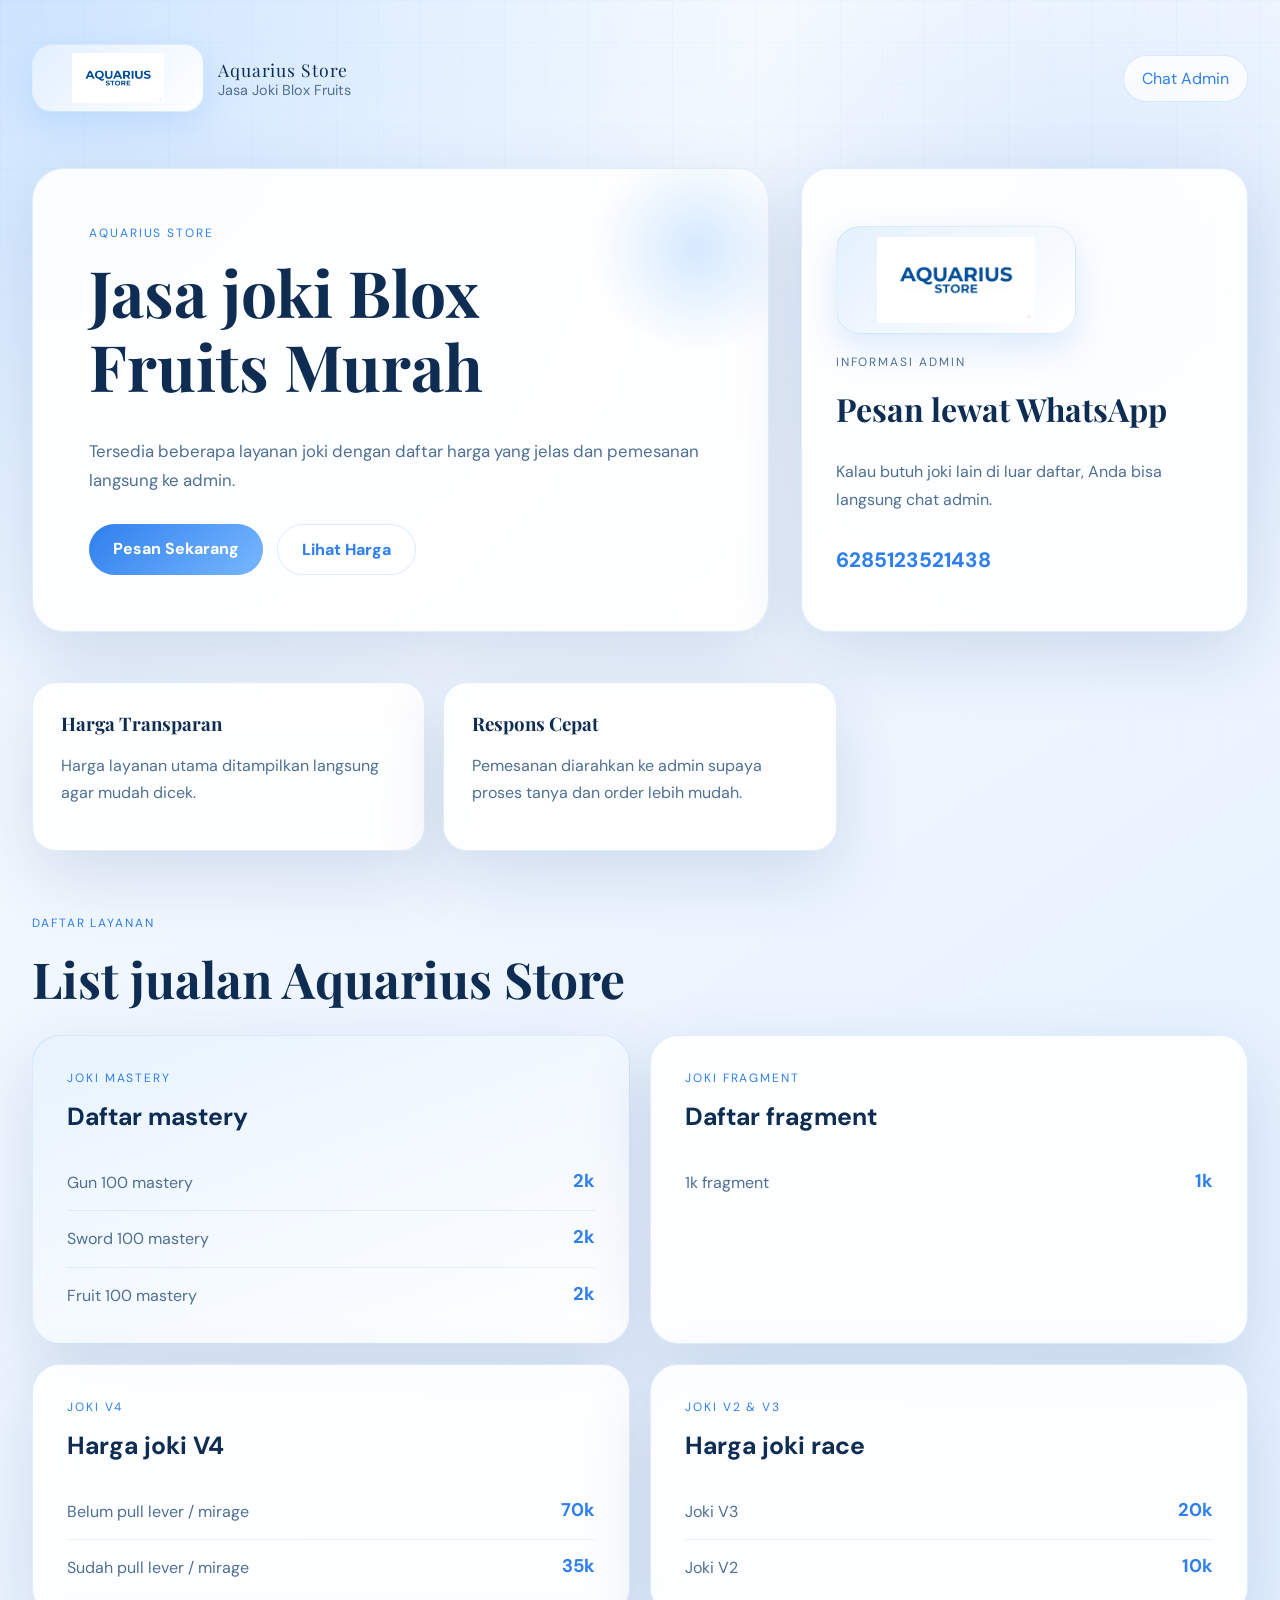
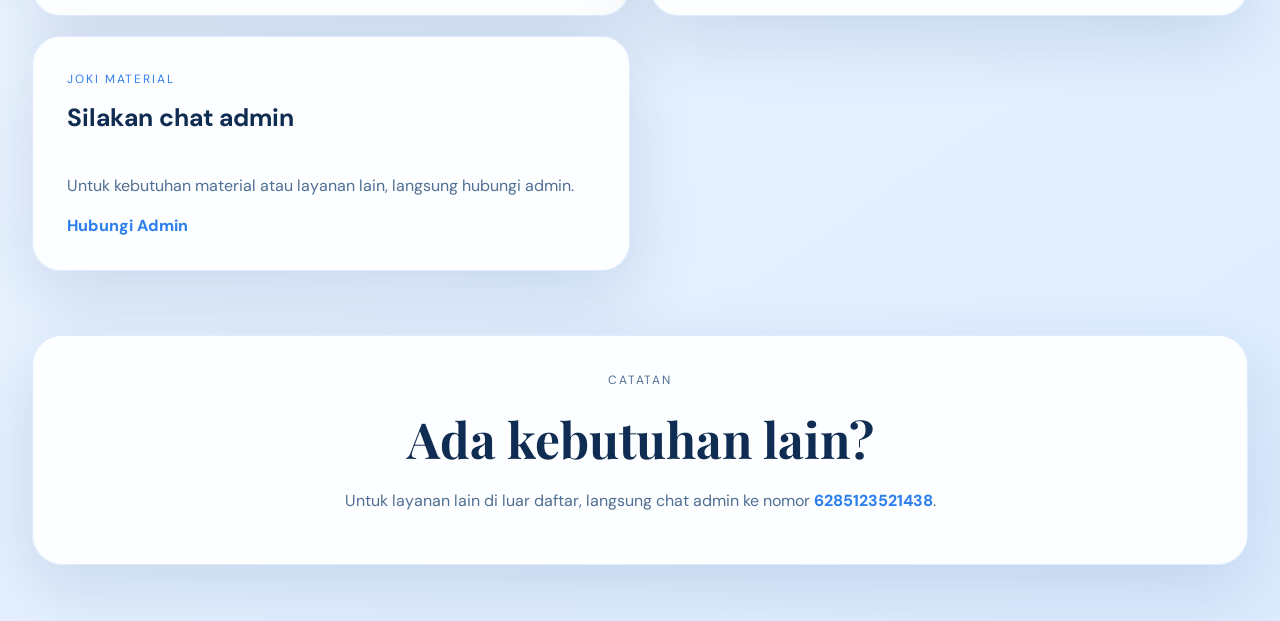
==== index.html @ 1454ad9f "Add files via upload" ====
<!DOCTYPE html>
<html lang="id">
<head>
  <meta charset="UTF-8">
  <meta name="viewport" content="width=device-width, initial-scale=1.0">
  <title>Aquarius Store</title>
  <meta name="description" content="Aquarius Store menyediakan jasa joki Blox Fruits dengan tampilan biru mewah dan pemesanan cepat via admin.">
  <link rel="preconnect" href="https://fonts.googleapis.com">
  <link rel="preconnect" href="https://fonts.gstatic.com" crossorigin>
  <link href="https://fonts.googleapis.com/css2?family=DM+Sans:wght@400;500;700;800&family=Playfair+Display:wght@600;700;800&display=swap" rel="stylesheet">
  <link rel="stylesheet" href="style.css">
</head>
<body>
  <div class="page-shell">
    <header class="hero">
      <nav class="topbar">
        <div class="brand">
          <img class="brand-logo" src="aquarius.png" alt="Logo Aquarius Store">
          <div>
            <p class="brand-name">Aquarius Store</p>
            <p class="brand-tag">Jasa Joki Blox Fruits</p>
          </div>
        </div>
        <a class="topbar-link" href="https://wa.me/6285123521438" target="_blank" rel="noreferrer">Chat Admin</a>
      </nav>

      <section class="hero-content">
        <div class="hero-copy">
          <p class="eyebrow">Aquarius Store</p>
          <h1>Jasa joki Blox Fruits Murah</h1>
          <p class="hero-text">
            Tersedia beberapa layanan joki dengan daftar harga yang jelas dan pemesanan langsung ke admin.
          </p>
          <div class="hero-actions">
            <a class="btn btn-primary" href="https://wa.me/6285123521438" target="_blank" rel="noreferrer">Pesan Sekarang</a>
            <a class="btn btn-secondary" href="#pricing">Lihat Harga</a>
          </div>
        </div>

        <aside class="hero-card">
          <img class="hero-logo" src="aquarius.png" alt="Logo Aquarius Store">
          <p class="hero-card-label">Informasi Admin</p>
          <h2>Pesan lewat WhatsApp</h2>
          <p>Kalau butuh joki lain di luar daftar, Anda bisa langsung chat admin.</p>
          <a class="hero-contact" href="https://wa.me/6285123521438" target="_blank" rel="noreferrer">
            6285123521438
          </a>
        </aside>
      </section>
    </header>

    <main>
      <section class="highlights">
        <article class="highlight-card">
          <h3>Harga Transparan</h3>
          <p>Harga layanan utama ditampilkan langsung agar mudah dicek.</p>
        </article>
        <article class="highlight-card">
          <h3>Respons Cepat</h3>
          <p>Pemesanan diarahkan ke admin supaya proses tanya dan order lebih mudah.</p>
        </article>
      </section>

      <section class="pricing-section" id="pricing">
        <div class="section-heading">
          <p class="eyebrow">Daftar Layanan</p>
          <h2>List jualan Aquarius Store</h2>
        </div>

        <div class="pricing-grid">
          <article class="price-card featured">
            <div class="card-head">
              <p class="card-kicker">Joki Mastery</p>
              <h3>Daftar mastery</h3>
            </div>
            <ul>
              <li><span>Gun 100 mastery</span><strong>2k</strong></li>
              <li><span>Sword 100 mastery</span><strong>2k</strong></li>
              <li><span>Fruit 100 mastery</span><strong>2k</strong></li>
            </ul>
          </article>

          <article class="price-card">
            <div class="card-head">
              <p class="card-kicker">Joki Fragment</p>
              <h3>Daftar fragment</h3>
            </div>
            <ul>
              <li><span>1k fragment</span><strong>1k</strong></li>
            </ul>
          </article>

          <article class="price-card">
            <div class="card-head">
              <p class="card-kicker">Joki V4</p>
              <h3>Harga joki V4</h3>
            </div>
            <ul>
              <li><span>Belum pull lever / mirage</span><strong>70k</strong></li>
              <li><span>Sudah pull lever / mirage</span><strong>35k</strong></li>
            </ul>
          </article>

          <article class="price-card">
            <div class="card-head">
              <p class="card-kicker">Joki V2 & V3</p>
              <h3>Harga joki race</h3>
            </div>
            <ul>
              <li><span>Joki V3</span><strong>20k</strong></li>
              <li><span>Joki V2</span><strong>10k</strong></li>
            </ul>
          </article>

          <article class="price-card material-card">
            <div class="card-head">
              <p class="card-kicker">Joki Material</p>
              <h3>Silakan chat admin</h3>
            </div>
            <p class="material-copy">Untuk kebutuhan material atau layanan lain, langsung hubungi admin.</p>
            <a class="inline-link" href="https://wa.me/6285123521438" target="_blank" rel="noreferrer">Hubungi Admin</a>
          </article>
        </div>
      </section>

      <section class="note-section">
        <div class="note-card">
          <p class="eyebrow">Catatan</p>
          <h2>Ada kebutuhan lain?</h2>
          <p>
            Untuk layanan lain di luar daftar, langsung chat admin ke nomor
            <a href="https://wa.me/6285123521438" target="_blank" rel="noreferrer">6285123521438</a>.
          </p>
        </div>
      </section>
    </main>
  </div>
</body>
</html>
---- style.css ----
:root {
  --bg-dark: #0d3b73;
  --bg-deep: #1f5da8;
  --bg-soft: #eaf4ff;
  --accent: #2f80ed;
  --accent-strong: #78b7ff;
  --white: #ffffff;
  --text-main: #0f2d52;
  --text-soft: #4f6f94;
  --card: rgba(255, 255, 255, 0.9);
  --card-border: rgba(47, 128, 237, 0.14);
  --shadow: 0 24px 70px rgba(18, 65, 122, 0.14);
}

* {
  box-sizing: border-box;
}

html {
  scroll-behavior: smooth;
}

body {
  margin: 0;
  font-family: "DM Sans", sans-serif;
  color: var(--text-main);
  background:
    radial-gradient(circle at top left, rgba(120, 183, 255, 0.35), transparent 30%),
    radial-gradient(circle at 85% 12%, rgba(47, 128, 237, 0.12), transparent 18%),
    linear-gradient(145deg, #f9fcff 0%, #edf5ff 45%, #dcecff 100%);
  min-height: 100vh;
}

body::before {
  content: "";
  position: fixed;
  inset: 0;
  background:
    linear-gradient(rgba(47, 128, 237, 0.05) 1px, transparent 1px),
    linear-gradient(90deg, rgba(47, 128, 237, 0.05) 1px, transparent 1px);
  background-size: 42px 42px;
  mask-image: linear-gradient(to bottom, rgba(0, 0, 0, 0.55), transparent 90%);
  pointer-events: none;
}

.page-shell {
  width: min(1180px, calc(100% - 32px));
  margin: 0 auto;
  padding: 24px 0 56px;
  position: relative;
}

.hero {
  padding: 20px 0 40px;
}

.topbar {
  display: flex;
  justify-content: space-between;
  align-items: center;
  gap: 16px;
  margin-bottom: 56px;
}

.brand {
  display: flex;
  align-items: center;
  gap: 14px;
  flex-wrap: wrap;
}

.brand-logo {
  width: 172px;
  height: 68px;
  border-radius: 20px;
  object-fit: contain;
  padding: 8px 10px;
  background: linear-gradient(135deg, rgba(227, 240, 255, 0.95), rgba(255, 255, 255, 0.98));
  box-shadow: 0 12px 32px rgba(47, 128, 237, 0.14);
  border: 1px solid rgba(47, 128, 237, 0.12);
}

.brand-name,
.brand-tag,
.eyebrow,
.card-kicker,
.hero-card-label {
  margin: 0;
}

.brand-name {
  font-family: "Playfair Display", serif;
  font-size: 1.1rem;
  letter-spacing: 0.05em;
}

.brand-tag {
  color: var(--text-soft);
  font-size: 0.9rem;
}

.topbar-link,
.btn,
.hero-contact,
.inline-link,
.note-card a {
  text-decoration: none;
}

.topbar-link {
  color: var(--accent);
  border: 1px solid rgba(47, 128, 237, 0.16);
  padding: 12px 18px;
  border-radius: 999px;
  background: rgba(255, 255, 255, 0.78);
  backdrop-filter: blur(10px);
}

.hero-content {
  display: grid;
  grid-template-columns: 1.3fr 0.9fr;
  gap: 28px;
  align-items: stretch;
}

.hero-copy,
.hero-card,
.highlight-card,
.price-card,
.note-card {
  background: var(--card);
  border: 1px solid var(--card-border);
  box-shadow: var(--shadow);
  backdrop-filter: blur(16px);
}

.hero-copy {
  padding: 44px;
  border-radius: 32px;
  position: relative;
  overflow: hidden;
  min-height: 420px;
  display: flex;
  flex-direction: column;
  justify-content: center;
}

.hero-copy::after {
  content: "";
  position: absolute;
  width: 220px;
  height: 220px;
  border-radius: 50%;
  background: radial-gradient(circle, rgba(120, 183, 255, 0.3), transparent 68%);
  top: -30px;
  right: -40px;
}

.eyebrow,
.card-kicker,
.hero-card-label {
  text-transform: uppercase;
  letter-spacing: 0.16em;
  color: var(--accent);
  font-size: 0.75rem;
  margin-bottom: 14px;
}

h1,
h2,
h3 {
  margin-top: 0;
}

h1 {
  font-family: "Playfair Display", serif;
  font-size: clamp(2.5rem, 5vw, 4.8rem);
  line-height: 1.15;
  margin-bottom: 18px;
  max-width: 14ch;
}

.hero-text {
  max-width: 62ch;
  color: var(--text-soft);
  font-size: 1.05rem;
  line-height: 1.75;
  margin-bottom: 28px;
}

.hero-actions {
  display: flex;
  flex-wrap: wrap;
  gap: 14px;
}

.btn {
  padding: 14px 24px;
  border-radius: 999px;
  font-weight: 800;
}

.btn-primary {
  color: var(--white);
  background: linear-gradient(135deg, var(--accent), var(--accent-strong));
}

.btn-secondary {
  color: var(--accent);
  border: 1px solid rgba(47, 128, 237, 0.16);
  background: rgba(255, 255, 255, 0.72);
}

.hero-card {
  padding: 32px;
  border-radius: 28px;
  display: flex;
  flex-direction: column;
  justify-content: center;
  min-height: 420px;
}

.hero-logo {
  width: 240px;
  max-width: 100%;
  height: 108px;
  object-fit: contain;
  border-radius: 24px;
  padding: 10px 14px;
  margin-bottom: 18px;
  border: 1px solid rgba(47, 128, 237, 0.12);
  box-shadow: 0 14px 34px rgba(47, 128, 237, 0.16);
  background: linear-gradient(135deg, rgba(227, 240, 255, 0.95), rgba(255, 255, 255, 0.98));
}

.hero-card h2 {
  font-family: "Playfair Display", serif;
  font-size: 2rem;
  margin-bottom: 12px;
}

.hero-card p {
  color: var(--text-soft);
  line-height: 1.75;
}

.hero-contact {
  display: inline-flex;
  align-items: center;
  margin-top: 16px;
  color: var(--accent);
  font-size: 1.3rem;
  font-weight: 800;
}

.highlights {
  display: grid;
  grid-template-columns: repeat(3, 1fr);
  gap: 18px;
  margin: 10px 0 64px;
}

.highlight-card {
  padding: 28px;
  border-radius: 24px;
}

.highlight-card h3 {
  font-family: "Playfair Display", serif;
  margin-bottom: 10px;
}

.highlight-card p,
.material-copy,
.note-card p,
.price-card li span {
  color: var(--text-soft);
  line-height: 1.7;
}

.section-heading {
  margin-bottom: 24px;
}

.section-heading h2,
.note-card h2 {
  font-family: "Playfair Display", serif;
  font-size: clamp(2rem, 4vw, 3.1rem);
  margin-bottom: 0;
}

.pricing-grid {
  display: grid;
  grid-template-columns: repeat(2, 1fr);
  gap: 20px;
  align-items: stretch;
}

.price-card {
  padding: 30px;
  border-radius: 28px;
  min-height: 100%;
}

.featured {
  background: linear-gradient(160deg, rgba(231, 243, 255, 0.98), rgba(255, 255, 255, 0.98));
}

.card-head h3 {
  font-size: 1.55rem;
  margin-bottom: 22px;
}

.price-card ul {
  list-style: none;
  padding: 0;
  margin: 0;
}

.price-card li {
  display: flex;
  justify-content: space-between;
  gap: 16px;
  padding: 14px 0;
  border-bottom: 1px solid rgba(47, 128, 237, 0.1);
}

.price-card li:last-child {
  border-bottom: 0;
  padding-bottom: 0;
}

.price-card strong {
  color: var(--accent);
  font-size: 1.15rem;
}

.material-card {
  display: flex;
  flex-direction: column;
  justify-content: space-between;
}

.inline-link,
.note-card a {
  color: var(--accent);
  font-weight: 800;
}

.note-section {
  margin-top: 64px;
}

.note-card {
  padding: 34px;
  border-radius: 30px;
  text-align: center;
}

@media (max-width: 920px) {
  .page-shell {
    width: min(100% - 24px, 1180px);
    padding-top: 16px;
  }

  .hero-content,
  .pricing-grid,
  .highlights {
    grid-template-columns: 1fr;
  }

  .hero-copy {
    padding: 32px;
    min-height: auto;
  }

  h1 {
    max-width: none;
  }

  .hero-card {
    min-height: auto;
  }

  .highlights {
    margin-top: 20px;
  }
}

@media (max-width: 640px) {
  .page-shell {
    width: min(100% - 16px, 1180px);
    padding-bottom: 36px;
  }

  .topbar {
    flex-direction: column;
    align-items: flex-start;
    margin-bottom: 28px;
  }

  .brand-logo {
    width: 148px;
    height: 58px;
    border-radius: 16px;
  }

  .hero-copy,
  .hero-card,
  .highlight-card,
  .price-card,
  .note-card {
    border-radius: 22px;
  }

  .hero-copy,
  .hero-card,
  .price-card,
  .note-card,
  .highlight-card {
    padding: 24px;
  }

  h1 {
    font-size: 2rem;
    line-height: 1.2;
    margin-bottom: 14px;
  }

  .hero-text,
  .hero-card p,
  .highlight-card p,
  .material-copy,
  .note-card p,
  .price-card li span {
    font-size: 0.97rem;
    line-height: 1.65;
  }

  .hero-actions {
    flex-direction: column;
  }

  .btn,
  .topbar-link {
    width: 100%;
    text-align: center;
  }

  .price-card li {
    flex-direction: column;
    gap: 6px;
  }

  .card-head h3,
  .hero-card h2 {
    font-size: 1.5rem;
  }

  .section-heading h2,
  .note-card h2 {
    font-size: 1.75rem;
  }

  .hero-contact {
    font-size: 1.1rem;
    word-break: break-word;
  }

  .hero-logo {
    width: 100%;
    max-width: 210px;
    height: 88px;
    border-radius: 20px;
    margin-bottom: 14px;
  }

  .highlights,
  .pricing-grid {
    gap: 16px;
  }
}

@media (min-width: 1280px) {
  .page-shell {
    width: min(1240px, calc(100% - 64px));
  }

  .hero-content {
    grid-template-columns: 1.4fr 0.85fr;
    gap: 32px;
  }

  .hero-copy {
    padding: 56px;
  }

  .hero-card,
  .price-card {
    padding: 34px;
  }
}
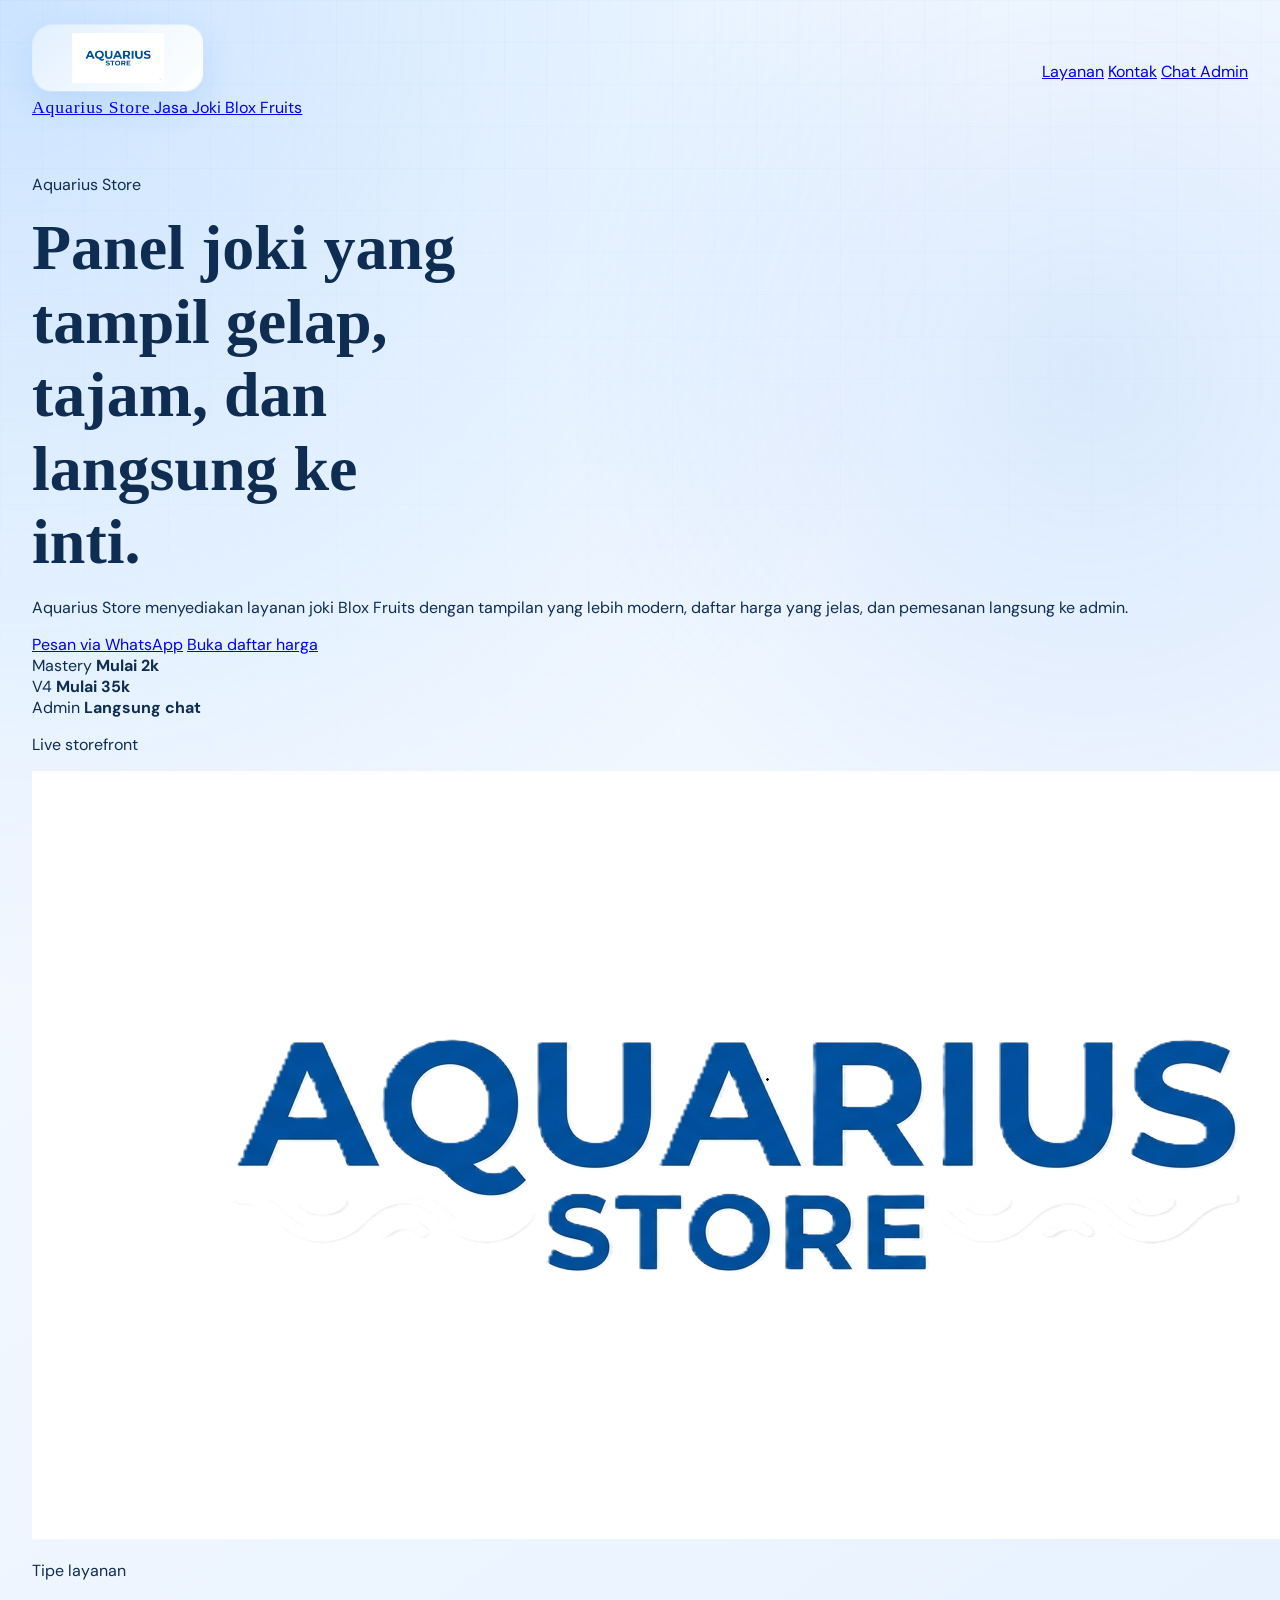
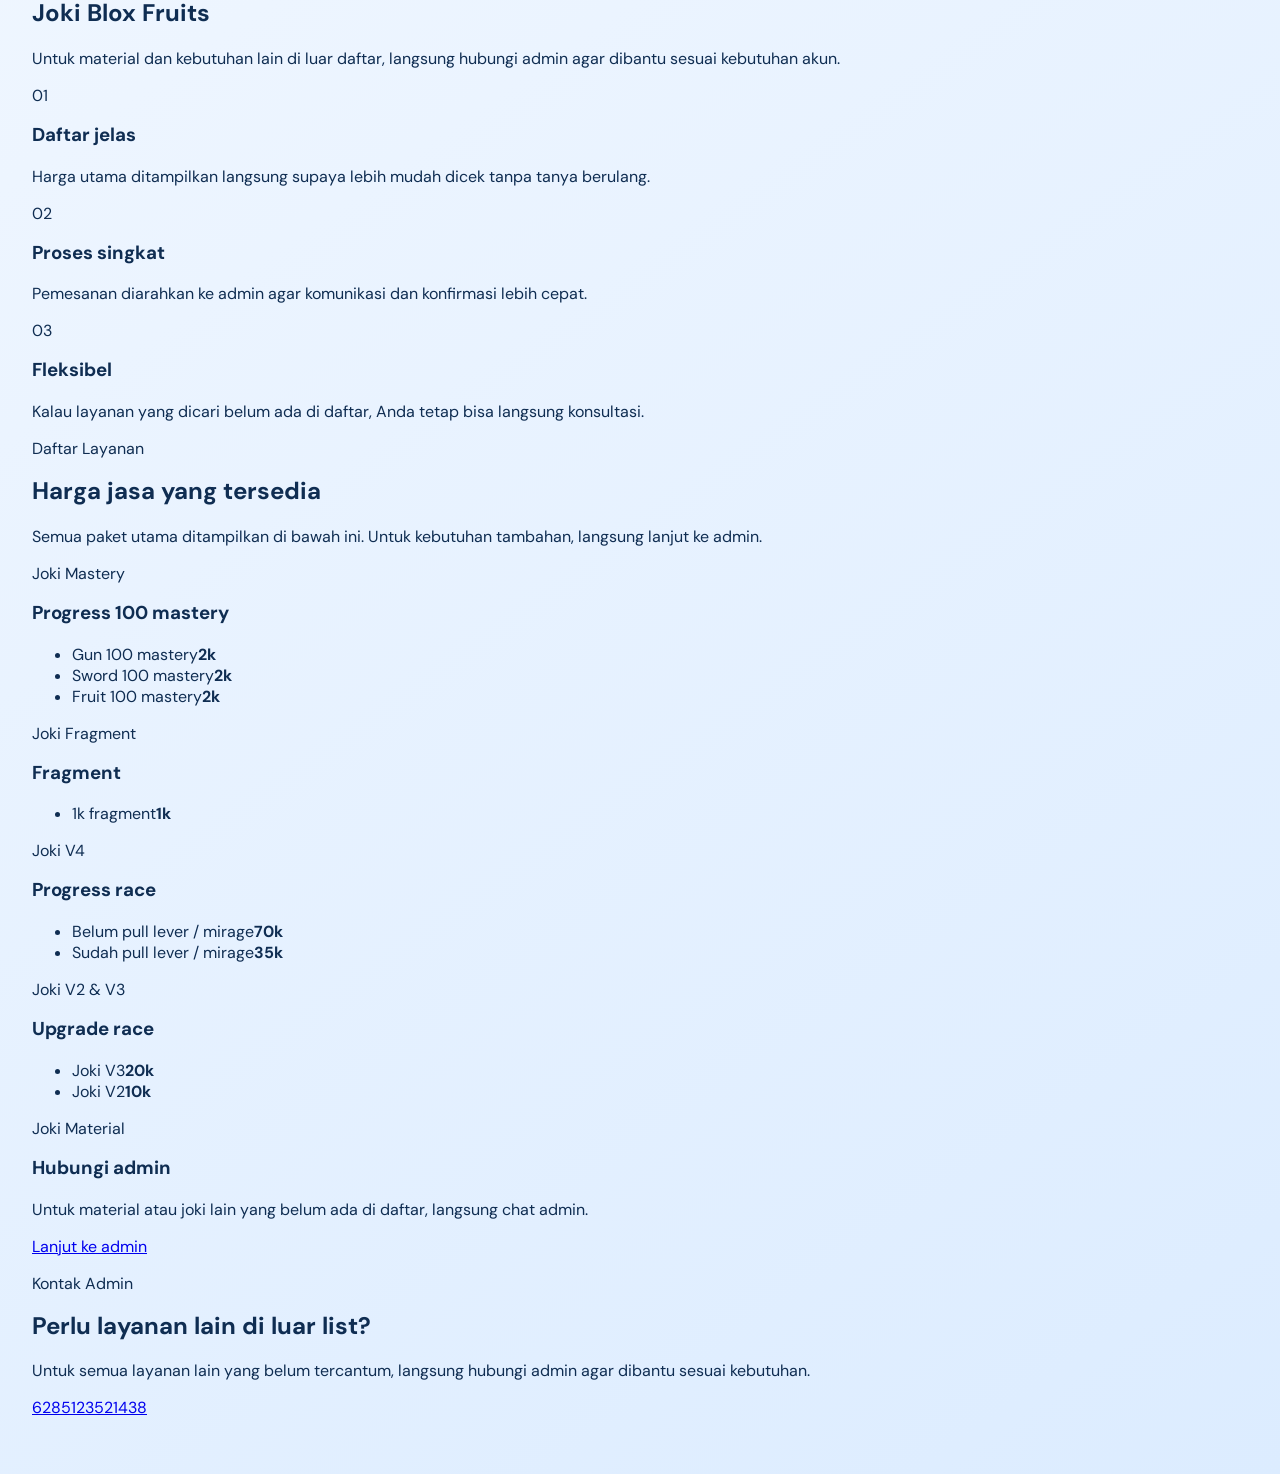
==== commit 3cc15809: "Update index.html" ====
--- a/index.html
+++ b/index.html
@@ -4,134 +4,194 @@
   <meta charset="UTF-8">
   <meta name="viewport" content="width=device-width, initial-scale=1.0">
   <title>Aquarius Store</title>
-  <meta name="description" content="Aquarius Store menyediakan jasa joki Blox Fruits dengan tampilan biru mewah dan pemesanan cepat via admin.">
+  <meta name="description" content="Aquarius Store menyediakan jasa joki Blox Fruits dengan tampilan gelap modern dan pemesanan langsung ke admin.">
   <link rel="preconnect" href="https://fonts.googleapis.com">
   <link rel="preconnect" href="https://fonts.gstatic.com" crossorigin>
-  <link href="https://fonts.googleapis.com/css2?family=DM+Sans:wght@400;500;700;800&family=Playfair+Display:wght@600;700;800&display=swap" rel="stylesheet">
+  <link href="https://fonts.googleapis.com/css2?family=DM+Sans:wght@400;500;700;800&family=Space+Grotesk:wght@500;700&display=swap" rel="stylesheet">
   <link rel="stylesheet" href="style.css">
 </head>
 <body>
+  <div class="ambient ambient-one"></div>
+  <div class="ambient ambient-two"></div>
+
   <div class="page-shell">
-    <header class="hero">
+    <header class="masthead">
       <nav class="topbar">
-        <div class="brand">
+        <a class="brand-lockup" href="#home">
           <img class="brand-logo" src="aquarius.png" alt="Logo Aquarius Store">
-          <div>
-            <p class="brand-name">Aquarius Store</p>
-            <p class="brand-tag">Jasa Joki Blox Fruits</p>
+          <div class="brand-copy">
+            <span class="brand-name">Aquarius Store</span>
+            <span class="brand-subtitle">Jasa Joki Blox Fruits</span>
           </div>
+        </a>
+
+        <div class="topbar-actions">
+          <a class="mini-link" href="#catalog">Layanan</a>
+          <a class="mini-link" href="#contact">Kontak</a>
+          <a class="cta-pill" href="https://wa.me/6285123521438" target="_blank" rel="noreferrer">Chat Admin</a>
         </div>
-        <a class="topbar-link" href="https://wa.me/6285123521438" target="_blank" rel="noreferrer">Chat Admin</a>
       </nav>
 
-      <section class="hero-content">
-        <div class="hero-copy">
-          <p class="eyebrow">Aquarius Store</p>
-          <h1>Jasa joki Blox Fruits Murah</h1>
-          <p class="hero-text">
-            Tersedia beberapa layanan joki dengan daftar harga yang jelas dan pemesanan langsung ke admin.
+      <section class="hero-panel" id="home">
+        <div class="hero-left">
+          <p class="section-tag">Aquarius Store</p>
+          <h1>Panel joki yang tampil gelap, tajam, dan langsung ke inti.</h1>
+          <p class="hero-description">
+            Aquarius Store menyediakan layanan joki Blox Fruits dengan tampilan yang lebih modern,
+            daftar harga yang jelas, dan pemesanan langsung ke admin.
           </p>
-          <div class="hero-actions">
-            <a class="btn btn-primary" href="https://wa.me/6285123521438" target="_blank" rel="noreferrer">Pesan Sekarang</a>
-            <a class="btn btn-secondary" href="#pricing">Lihat Harga</a>
+
+          <div class="hero-buttons">
+            <a class="primary-action" href="https://wa.me/6285123521438" target="_blank" rel="noreferrer">Pesan via WhatsApp</a>
+            <a class="ghost-action" href="#catalog">Buka daftar harga</a>
+          </div>
+
+          <div class="hero-metrics">
+            <article class="metric-card">
+              <span class="metric-label">Mastery</span>
+              <strong>Mulai 2k</strong>
+            </article>
+            <article class="metric-card">
+              <span class="metric-label">V4</span>
+              <strong>Mulai 35k</strong>
+            </article>
+            <article class="metric-card">
+              <span class="metric-label">Admin</span>
+              <strong>Langsung chat</strong>
+            </article>
           </div>
         </div>
 
-        <aside class="hero-card">
-          <img class="hero-logo" src="aquarius.png" alt="Logo Aquarius Store">
-          <p class="hero-card-label">Informasi Admin</p>
-          <h2>Pesan lewat WhatsApp</h2>
-          <p>Kalau butuh joki lain di luar daftar, Anda bisa langsung chat admin.</p>
-          <a class="hero-contact" href="https://wa.me/6285123521438" target="_blank" rel="noreferrer">
-            6285123521438
-          </a>
-        </aside>
+        <div class="hero-right">
+          <div class="showcase-card">
+            <div class="showcase-top">
+              <span class="status-dot"></span>
+              <p>Live storefront</p>
+            </div>
+
+            <div class="logo-frame">
+              <img src="aquarius.png" alt="Logo Aquarius Store">
+            </div>
+
+            <div class="showcase-info">
+              <div>
+                <p class="info-label">Tipe layanan</p>
+                <h2>Joki Blox Fruits</h2>
+              </div>
+              <p class="info-text">
+                Untuk material dan kebutuhan lain di luar daftar, langsung hubungi admin agar dibantu sesuai kebutuhan akun.
+              </p>
+            </div>
+
+            <div class="signal-bars">
+              <span></span>
+              <span></span>
+              <span></span>
+              <span></span>
+            </div>
+          </div>
+        </div>
       </section>
     </header>
 
     <main>
-      <section class="highlights">
-        <article class="highlight-card">
-          <h3>Harga Transparan</h3>
-          <p>Harga layanan utama ditampilkan langsung agar mudah dicek.</p>
+      <section class="value-strip">
+        <article class="value-card">
+          <p class="value-number">01</p>
+          <h3>Daftar jelas</h3>
+          <p>Harga utama ditampilkan langsung supaya lebih mudah dicek tanpa tanya berulang.</p>
         </article>
-        <article class="highlight-card">
-          <h3>Respons Cepat</h3>
-          <p>Pemesanan diarahkan ke admin supaya proses tanya dan order lebih mudah.</p>
+        <article class="value-card">
+          <p class="value-number">02</p>
+          <h3>Proses singkat</h3>
+          <p>Pemesanan diarahkan ke admin agar komunikasi dan konfirmasi lebih cepat.</p>
+        </article>
+        <article class="value-card">
+          <p class="value-number">03</p>
+          <h3>Fleksibel</h3>
+          <p>Kalau layanan yang dicari belum ada di daftar, Anda tetap bisa langsung konsultasi.</p>
         </article>
       </section>
 
-      <section class="pricing-section" id="pricing">
-        <div class="section-heading">
-          <p class="eyebrow">Daftar Layanan</p>
-          <h2>List jualan Aquarius Store</h2>
+      <section class="catalog-section" id="catalog">
+        <div class="catalog-head">
+          <div>
+            <p class="section-tag">Daftar Layanan</p>
+            <h2>Harga jasa yang tersedia</h2>
+          </div>
+          <p class="catalog-copy">
+            Semua paket utama ditampilkan di bawah ini. Untuk kebutuhan tambahan, langsung lanjut ke admin.
+          </p>
         </div>
 
-        <div class="pricing-grid">
-          <article class="price-card featured">
-            <div class="card-head">
-              <p class="card-kicker">Joki Mastery</p>
-              <h3>Daftar mastery</h3>
+        <div class="catalog-grid">
+          <article class="catalog-card wide-card">
+            <div class="catalog-title">
+              <p>Joki Mastery</p>
+              <h3>Progress 100 mastery</h3>
             </div>
-            <ul>
+            <ul class="price-list">
               <li><span>Gun 100 mastery</span><strong>2k</strong></li>
               <li><span>Sword 100 mastery</span><strong>2k</strong></li>
               <li><span>Fruit 100 mastery</span><strong>2k</strong></li>
             </ul>
           </article>
 
-          <article class="price-card">
-            <div class="card-head">
-              <p class="card-kicker">Joki Fragment</p>
-              <h3>Daftar fragment</h3>
+          <article class="catalog-card compact-card">
+            <div class="catalog-title">
+              <p>Joki Fragment</p>
+              <h3>Fragment</h3>
             </div>
-            <ul>
+            <ul class="price-list">
               <li><span>1k fragment</span><strong>1k</strong></li>
             </ul>
           </article>
 
-          <article class="price-card">
-            <div class="card-head">
-              <p class="card-kicker">Joki V4</p>
-              <h3>Harga joki V4</h3>
+          <article class="catalog-card">
+            <div class="catalog-title">
+              <p>Joki V4</p>
+              <h3>Progress race</h3>
             </div>
-            <ul>
+            <ul class="price-list">
               <li><span>Belum pull lever / mirage</span><strong>70k</strong></li>
               <li><span>Sudah pull lever / mirage</span><strong>35k</strong></li>
             </ul>
           </article>
 
-          <article class="price-card">
-            <div class="card-head">
-              <p class="card-kicker">Joki V2 & V3</p>
-              <h3>Harga joki race</h3>
+          <article class="catalog-card">
+            <div class="catalog-title">
+              <p>Joki V2 & V3</p>
+              <h3>Upgrade race</h3>
             </div>
-            <ul>
+            <ul class="price-list">
               <li><span>Joki V3</span><strong>20k</strong></li>
               <li><span>Joki V2</span><strong>10k</strong></li>
             </ul>
           </article>
 
-          <article class="price-card material-card">
-            <div class="card-head">
-              <p class="card-kicker">Joki Material</p>
-              <h3>Silakan chat admin</h3>
+          <article class="catalog-card support-card">
+            <div class="catalog-title">
+              <p>Joki Material</p>
+              <h3>Hubungi admin</h3>
             </div>
-            <p class="material-copy">Untuk kebutuhan material atau layanan lain, langsung hubungi admin.</p>
-            <a class="inline-link" href="https://wa.me/6285123521438" target="_blank" rel="noreferrer">Hubungi Admin</a>
+            <p class="support-copy">Untuk material atau joki lain yang belum ada di daftar, langsung chat admin.</p>
+            <a class="support-link" href="https://wa.me/6285123521438" target="_blank" rel="noreferrer">Lanjut ke admin</a>
           </article>
         </div>
       </section>
 
-      <section class="note-section">
-        <div class="note-card">
-          <p class="eyebrow">Catatan</p>
-          <h2>Ada kebutuhan lain?</h2>
+      <section class="contact-banner" id="contact">
+        <div class="contact-copy">
+          <p class="section-tag">Kontak Admin</p>
+          <h2>Perlu layanan lain di luar list?</h2>
           <p>
-            Untuk layanan lain di luar daftar, langsung chat admin ke nomor
-            <a href="https://wa.me/6285123521438" target="_blank" rel="noreferrer">6285123521438</a>.
+            Untuk semua layanan lain yang belum tercantum, langsung hubungi admin agar dibantu sesuai kebutuhan.
           </p>
         </div>
+
+        <a class="contact-number" href="https://wa.me/6285123521438" target="_blank" rel="noreferrer">
+          6285123521438
+        </a>
       </section>
     </main>
   </div>
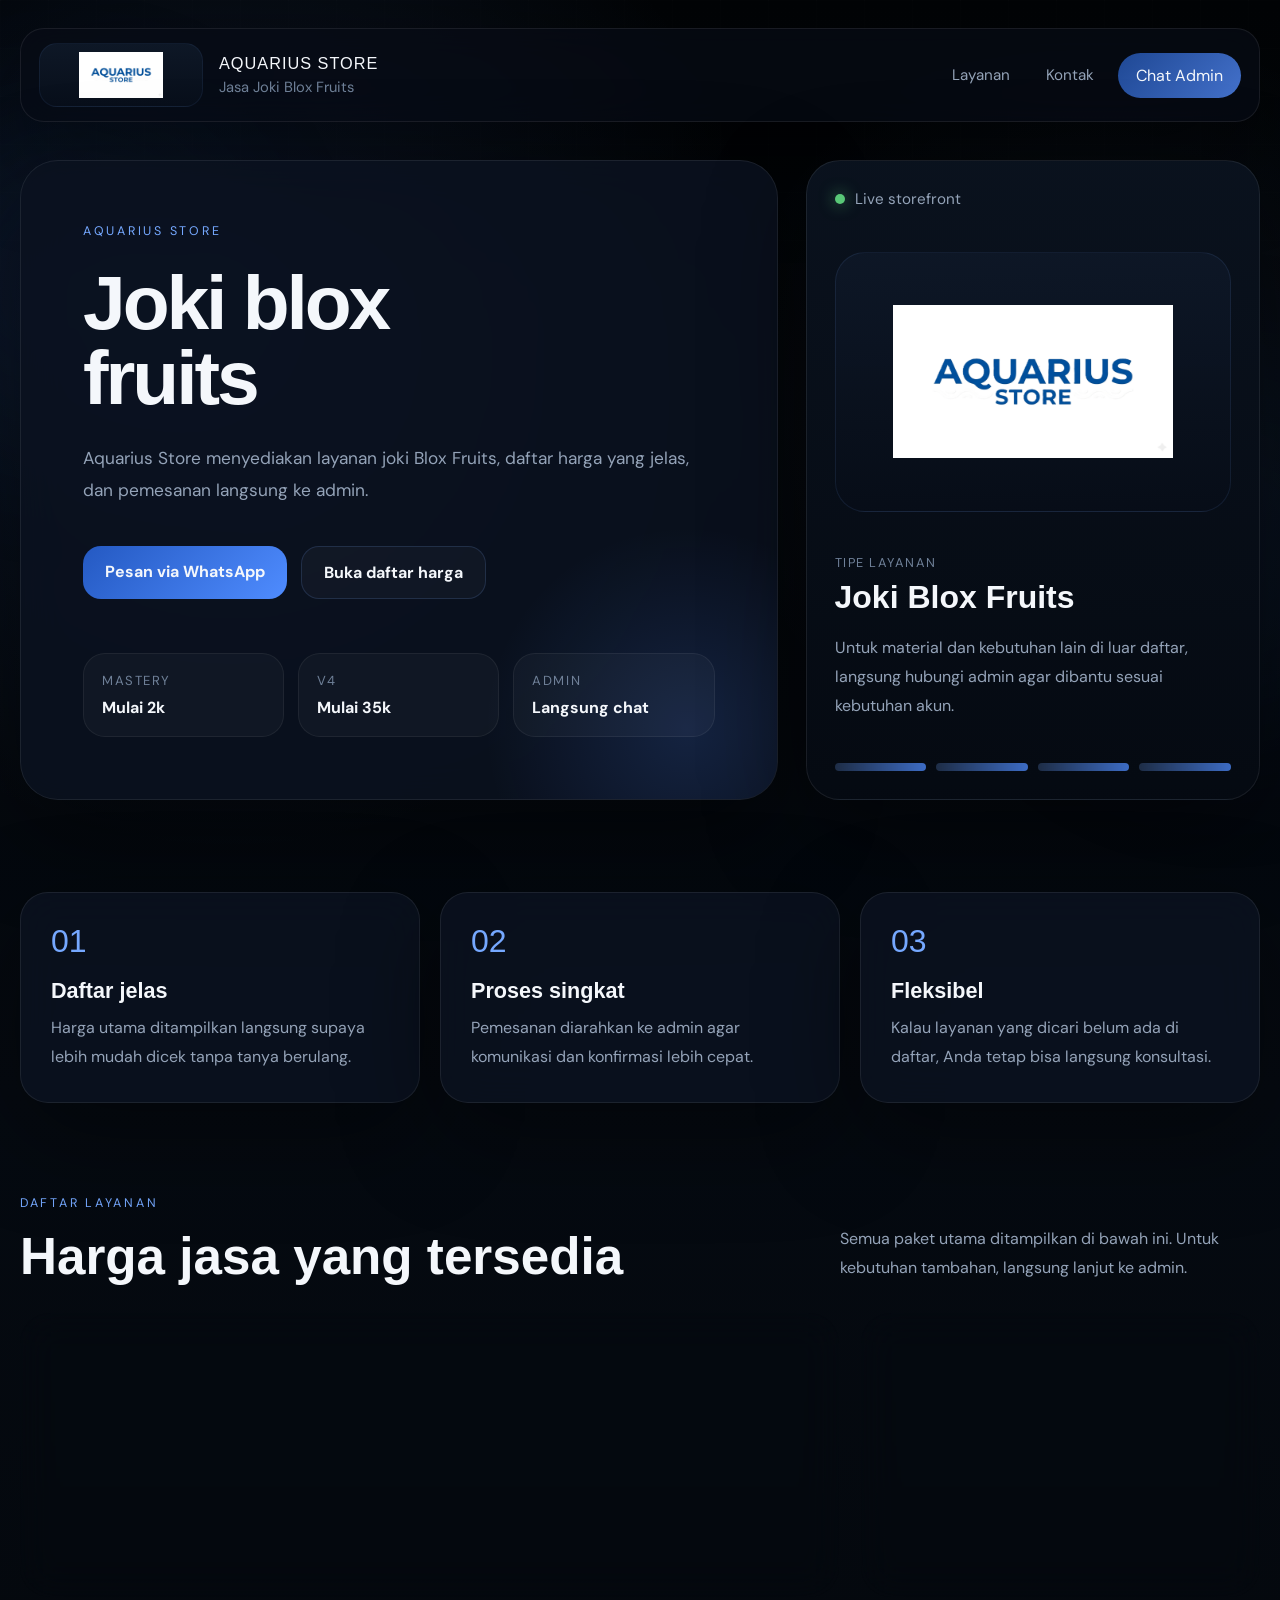
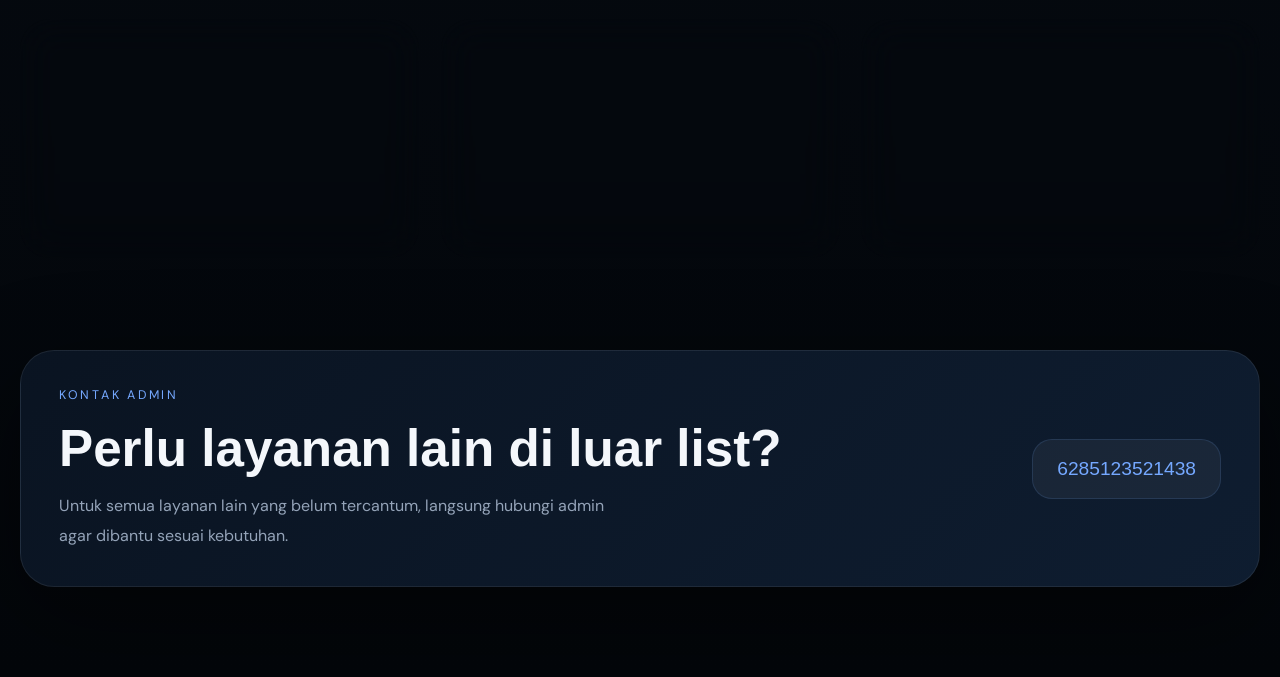
==== commit a8d4be45: "Update index.html" ====
--- a/index.html
+++ b/index.html
@@ -35,9 +35,9 @@
       <section class="hero-panel" id="home">
         <div class="hero-left">
           <p class="section-tag">Aquarius Store</p>
-          <h1>Panel joki yang tampil gelap, tajam, dan langsung ke inti.</h1>
+          <h1>Joki blox fruits</h1>
           <p class="hero-description">
-            Aquarius Store menyediakan layanan joki Blox Fruits dengan tampilan yang lebih modern,
+            Aquarius Store menyediakan layanan joki Blox Fruits,
             daftar harga yang jelas, dan pemesanan langsung ke admin.
           </p>
 
--- a/style.css
+++ b/style.css
@@ -1,15 +1,16 @@
 :root {
-  --bg-dark: #0d3b73;
-  --bg-deep: #1f5da8;
-  --bg-soft: #eaf4ff;
-  --accent: #2f80ed;
-  --accent-strong: #78b7ff;
-  --white: #ffffff;
-  --text-main: #0f2d52;
-  --text-soft: #4f6f94;
-  --card: rgba(255, 255, 255, 0.9);
-  --card-border: rgba(47, 128, 237, 0.14);
-  --shadow: 0 24px 70px rgba(18, 65, 122, 0.14);
+  --bg: #04070b;
+  --bg-soft: #0a1220;
+  --panel: rgba(11, 18, 31, 0.88);
+  --panel-strong: rgba(7, 13, 24, 0.96);
+  --line: rgba(111, 158, 255, 0.16);
+  --line-soft: rgba(255, 255, 255, 0.08);
+  --text-main: #f4f7fb;
+  --text-soft: #94a3b8;
+  --text-dim: #6f8098;
+  --blue: #4f8cff;
+  --blue-strong: #75a8ff;
+  --shadow: 0 30px 100px rgba(0, 0, 0, 0.45);
 }
 
 * {
@@ -22,13 +23,14 @@
 
 body {
   margin: 0;
+  min-height: 100vh;
   font-family: "DM Sans", sans-serif;
   color: var(--text-main);
   background:
-    radial-gradient(circle at top left, rgba(120, 183, 255, 0.35), transparent 30%),
-    radial-gradient(circle at 85% 12%, rgba(47, 128, 237, 0.12), transparent 18%),
-    linear-gradient(145deg, #f9fcff 0%, #edf5ff 45%, #dcecff 100%);
-  min-height: 100vh;
+    radial-gradient(circle at 18% 14%, rgba(79, 140, 255, 0.14), transparent 24%),
+    radial-gradient(circle at 86% 18%, rgba(117, 168, 255, 0.08), transparent 18%),
+    linear-gradient(180deg, #020406 0%, #050a11 48%, #03060a 100%);
+  overflow-x: hidden;
 }
 
 body::before {
@@ -36,134 +38,172 @@
   position: fixed;
   inset: 0;
   background:
-    linear-gradient(rgba(47, 128, 237, 0.05) 1px, transparent 1px),
-    linear-gradient(90deg, rgba(47, 128, 237, 0.05) 1px, transparent 1px);
-  background-size: 42px 42px;
-  mask-image: linear-gradient(to bottom, rgba(0, 0, 0, 0.55), transparent 90%);
+    linear-gradient(rgba(255, 255, 255, 0.02) 1px, transparent 1px),
+    linear-gradient(90deg, rgba(255, 255, 255, 0.02) 1px, transparent 1px);
+  background-size: 48px 48px;
+  mask-image: linear-gradient(to bottom, rgba(0, 0, 0, 0.45), transparent 90%);
   pointer-events: none;
 }
 
+.ambient {
+  position: fixed;
+  border-radius: 999px;
+  filter: blur(90px);
+  opacity: 0.45;
+  pointer-events: none;
+}
+
+.ambient-one {
+  width: 320px;
+  height: 320px;
+  left: -90px;
+  top: 120px;
+  background: rgba(43, 90, 175, 0.22);
+}
+
+.ambient-two {
+  width: 360px;
+  height: 360px;
+  right: -120px;
+  top: 380px;
+  background: rgba(18, 55, 121, 0.22);
+}
+
 .page-shell {
-  width: min(1180px, calc(100% - 32px));
+  width: min(1260px, calc(100% - 40px));
   margin: 0 auto;
-  padding: 24px 0 56px;
+  padding: 28px 0 90px;
   position: relative;
 }
 
-.hero {
-  padding: 20px 0 40px;
+.masthead {
+  margin-bottom: 92px;
 }
 
 .topbar {
   display: flex;
+  align-items: center;
   justify-content: space-between;
+  gap: 18px;
+  margin-bottom: 38px;
+  padding: 14px 18px;
+  background: rgba(7, 12, 21, 0.72);
+  border: 1px solid var(--line-soft);
+  border-radius: 24px;
+  backdrop-filter: blur(16px);
+  box-shadow: var(--shadow);
+}
+
+.brand-lockup {
+  display: flex;
   align-items: center;
   gap: 16px;
-  margin-bottom: 56px;
-}
-
-.brand {
-  display: flex;
-  align-items: center;
-  gap: 14px;
-  flex-wrap: wrap;
+  color: inherit;
+  text-decoration: none;
 }
 
 .brand-logo {
-  width: 172px;
-  height: 68px;
-  border-radius: 20px;
+  width: 164px;
+  height: 64px;
   object-fit: contain;
   padding: 8px 10px;
-  background: linear-gradient(135deg, rgba(227, 240, 255, 0.95), rgba(255, 255, 255, 0.98));
-  box-shadow: 0 12px 32px rgba(47, 128, 237, 0.14);
-  border: 1px solid rgba(47, 128, 237, 0.12);
-}
-
-.brand-name,
-.brand-tag,
-.eyebrow,
-.card-kicker,
-.hero-card-label {
-  margin: 0;
+  border-radius: 18px;
+  background: linear-gradient(180deg, rgba(14, 24, 39, 0.98), rgba(8, 15, 27, 0.98));
+  border: 1px solid rgba(117, 168, 255, 0.08);
+}
+
+.brand-copy {
+  display: flex;
+  flex-direction: column;
+  gap: 4px;
 }
 
 .brand-name {
-  font-family: "Playfair Display", serif;
-  font-size: 1.1rem;
-  letter-spacing: 0.05em;
-}
-
-.brand-tag {
-  color: var(--text-soft);
-  font-size: 0.9rem;
-}
-
-.topbar-link,
-.btn,
-.hero-contact,
-.inline-link,
-.note-card a {
+  font-family: "Space Grotesk", sans-serif;
+  font-size: 1.02rem;
+  letter-spacing: 0.06em;
+  text-transform: uppercase;
+}
+
+.brand-subtitle {
+  color: var(--text-dim);
+  font-size: 0.92rem;
+}
+
+.topbar-actions {
+  display: flex;
+  align-items: center;
+  gap: 12px;
+  flex-wrap: wrap;
+}
+
+.mini-link,
+.cta-pill,
+.primary-action,
+.ghost-action,
+.support-link,
+.contact-number {
   text-decoration: none;
 }
 
-.topbar-link {
-  color: var(--accent);
-  border: 1px solid rgba(47, 128, 237, 0.16);
+.mini-link {
+  color: var(--text-soft);
+  font-size: 0.95rem;
+  padding: 10px 12px;
+}
+
+.cta-pill {
+  color: var(--text-main);
   padding: 12px 18px;
   border-radius: 999px;
-  background: rgba(255, 255, 255, 0.78);
-  backdrop-filter: blur(10px);
-}
-
-.hero-content {
+  background: linear-gradient(135deg, rgba(32, 75, 155, 0.95), rgba(71, 119, 213, 0.95));
+}
+
+.hero-panel {
   display: grid;
-  grid-template-columns: 1.3fr 0.9fr;
+  grid-template-columns: minmax(0, 1.25fr) minmax(320px, 0.75fr);
   gap: 28px;
-  align-items: stretch;
-}
-
-.hero-copy,
-.hero-card,
-.highlight-card,
-.price-card,
-.note-card {
-  background: var(--card);
-  border: 1px solid var(--card-border);
+}
+
+.hero-left,
+.showcase-card,
+.value-card,
+.catalog-card,
+.contact-banner {
+  border: 1px solid var(--line-soft);
+  background: var(--panel);
   box-shadow: var(--shadow);
-  backdrop-filter: blur(16px);
-}
-
-.hero-copy {
-  padding: 44px;
-  border-radius: 32px;
+  backdrop-filter: blur(20px);
+}
+
+.hero-left {
+  border-radius: 38px;
+  padding: 62px;
+  min-height: 640px;
+  display: flex;
+  flex-direction: column;
+  justify-content: space-between;
   position: relative;
   overflow: hidden;
-  min-height: 420px;
-  display: flex;
-  flex-direction: column;
-  justify-content: center;
-}
-
-.hero-copy::after {
+}
+
+.hero-left::after {
   content: "";
   position: absolute;
-  width: 220px;
-  height: 220px;
+  width: 420px;
+  height: 420px;
+  right: -120px;
+  bottom: -140px;
   border-radius: 50%;
-  background: radial-gradient(circle, rgba(120, 183, 255, 0.3), transparent 68%);
-  top: -30px;
-  right: -40px;
-}
-
-.eyebrow,
-.card-kicker,
-.hero-card-label {
+  background: radial-gradient(circle, rgba(79, 140, 255, 0.16), transparent 68%);
+}
+
+.section-tag {
+  margin: 0 0 20px;
+  color: var(--blue-strong);
+  font-size: 0.78rem;
   text-transform: uppercase;
-  letter-spacing: 0.16em;
-  color: var(--accent);
-  font-size: 0.75rem;
-  margin-bottom: 14px;
+  letter-spacing: 0.22em;
 }
 
 h1,
@@ -173,330 +213,427 @@
 }
 
 h1 {
-  font-family: "Playfair Display", serif;
-  font-size: clamp(2.5rem, 5vw, 4.8rem);
-  line-height: 1.15;
-  margin-bottom: 18px;
-  max-width: 14ch;
-}
-
-.hero-text {
-  max-width: 62ch;
-  color: var(--text-soft);
-  font-size: 1.05rem;
-  line-height: 1.75;
-  margin-bottom: 28px;
-}
-
-.hero-actions {
-  display: flex;
+  margin-bottom: 22px;
+  max-width: 10ch;
+  font-family: "Space Grotesk", sans-serif;
+  font-size: clamp(3.2rem, 6vw, 6rem);
+  line-height: 0.98;
+  letter-spacing: -0.04em;
+}
+
+.hero-description {
+  max-width: 58ch;
+  margin: 0 0 34px;
+  color: var(--text-soft);
+  font-size: 1.08rem;
+  line-height: 1.85;
+}
+
+.hero-buttons {
+  display: flex;
+  gap: 14px;
   flex-wrap: wrap;
-  gap: 14px;
-}
-
-.btn {
-  padding: 14px 24px;
-  border-radius: 999px;
-  font-weight: 800;
-}
-
-.btn-primary {
-  color: var(--white);
-  background: linear-gradient(135deg, var(--accent), var(--accent-strong));
-}
-
-.btn-secondary {
-  color: var(--accent);
-  border: 1px solid rgba(47, 128, 237, 0.16);
-  background: rgba(255, 255, 255, 0.72);
-}
-
-.hero-card {
-  padding: 32px;
-  border-radius: 28px;
-  display: flex;
-  flex-direction: column;
-  justify-content: center;
-  min-height: 420px;
-}
-
-.hero-logo {
-  width: 240px;
-  max-width: 100%;
-  height: 108px;
-  object-fit: contain;
-  border-radius: 24px;
-  padding: 10px 14px;
-  margin-bottom: 18px;
-  border: 1px solid rgba(47, 128, 237, 0.12);
-  box-shadow: 0 14px 34px rgba(47, 128, 237, 0.16);
-  background: linear-gradient(135deg, rgba(227, 240, 255, 0.95), rgba(255, 255, 255, 0.98));
-}
-
-.hero-card h2 {
-  font-family: "Playfair Display", serif;
-  font-size: 2rem;
-  margin-bottom: 12px;
-}
-
-.hero-card p {
-  color: var(--text-soft);
-  line-height: 1.75;
-}
-
-.hero-contact {
-  display: inline-flex;
-  align-items: center;
-  margin-top: 16px;
-  color: var(--accent);
-  font-size: 1.3rem;
-  font-weight: 800;
-}
-
-.highlights {
+  margin-bottom: 48px;
+}
+
+.primary-action,
+.ghost-action {
+  padding: 15px 22px;
+  border-radius: 18px;
+  font-weight: 700;
+}
+
+.primary-action {
+  color: var(--text-main);
+  background: linear-gradient(135deg, #2459c2, #4f8cff);
+}
+
+.ghost-action {
+  color: var(--text-main);
+  border: 1px solid rgba(117, 168, 255, 0.16);
+  background: rgba(255, 255, 255, 0.03);
+}
+
+.hero-metrics {
   display: grid;
   grid-template-columns: repeat(3, 1fr);
+  gap: 14px;
+  position: relative;
+  z-index: 1;
+}
+
+.metric-card {
+  padding: 18px;
+  border-radius: 22px;
+  background: rgba(255, 255, 255, 0.03);
+  border: 1px solid rgba(255, 255, 255, 0.06);
+}
+
+.metric-label {
+  display: block;
+  margin-bottom: 8px;
+  color: var(--text-dim);
+  font-size: 0.82rem;
+  text-transform: uppercase;
+  letter-spacing: 0.12em;
+}
+
+.metric-card strong {
+  font-size: 1rem;
+}
+
+.hero-right {
+  display: flex;
+}
+
+.showcase-card {
+  width: 100%;
+  border-radius: 34px;
+  padding: 28px;
+  min-height: 640px;
+  display: flex;
+  flex-direction: column;
+  justify-content: space-between;
+  background:
+    linear-gradient(180deg, rgba(10, 18, 30, 0.98), rgba(5, 10, 18, 0.98));
+}
+
+.showcase-top {
+  display: flex;
+  align-items: center;
+  gap: 10px;
+  color: var(--text-soft);
+  font-size: 0.95rem;
+}
+
+.showcase-top p {
+  margin: 0;
+}
+
+.status-dot {
+  width: 10px;
+  height: 10px;
+  border-radius: 50%;
+  background: #59c777;
+  box-shadow: 0 0 16px rgba(89, 199, 119, 0.7);
+}
+
+.logo-frame {
+  min-height: 260px;
+  display: grid;
+  place-items: center;
+  padding: 24px;
+  border-radius: 30px;
+  border: 1px solid rgba(117, 168, 255, 0.1);
+  background:
+    linear-gradient(180deg, rgba(14, 24, 39, 0.95), rgba(7, 13, 24, 0.98));
+}
+
+.logo-frame img {
+  width: min(100%, 280px);
+  height: auto;
+  object-fit: contain;
+}
+
+.showcase-info {
+  display: grid;
   gap: 18px;
-  margin: 10px 0 64px;
-}
-
-.highlight-card {
-  padding: 28px;
-  border-radius: 24px;
-}
-
-.highlight-card h3 {
-  font-family: "Playfair Display", serif;
-  margin-bottom: 10px;
-}
-
-.highlight-card p,
-.material-copy,
-.note-card p,
-.price-card li span {
-  color: var(--text-soft);
-  line-height: 1.7;
-}
-
-.section-heading {
-  margin-bottom: 24px;
-}
-
-.section-heading h2,
-.note-card h2 {
-  font-family: "Playfair Display", serif;
-  font-size: clamp(2rem, 4vw, 3.1rem);
+}
+
+.info-label {
+  margin: 0 0 8px;
+  color: var(--text-dim);
+  font-size: 0.8rem;
+  letter-spacing: 0.12em;
+  text-transform: uppercase;
+}
+
+.showcase-info h2 {
   margin-bottom: 0;
-}
-
-.pricing-grid {
+  font-family: "Space Grotesk", sans-serif;
+  font-size: 2rem;
+}
+
+.info-text {
+  margin: 0;
+  color: var(--text-soft);
+  line-height: 1.8;
+}
+
+.signal-bars {
   display: grid;
-  grid-template-columns: repeat(2, 1fr);
+  grid-template-columns: repeat(4, 1fr);
+  gap: 10px;
+}
+
+.signal-bars span {
+  height: 8px;
+  border-radius: 999px;
+  background: linear-gradient(90deg, rgba(117, 168, 255, 0.22), rgba(79, 140, 255, 0.75));
+}
+
+.value-strip {
+  display: grid;
+  grid-template-columns: repeat(3, 1fr);
   gap: 20px;
-  align-items: stretch;
-}
-
-.price-card {
+  margin-bottom: 92px;
+}
+
+.value-card {
   padding: 30px;
   border-radius: 28px;
-  min-height: 100%;
-}
-
-.featured {
-  background: linear-gradient(160deg, rgba(231, 243, 255, 0.98), rgba(255, 255, 255, 0.98));
-}
-
-.card-head h3 {
-  font-size: 1.55rem;
-  margin-bottom: 22px;
-}
-
-.price-card ul {
+}
+
+.value-number {
+  margin: 0 0 18px;
+  color: var(--blue-strong);
+  font-family: "Space Grotesk", sans-serif;
+  font-size: 2rem;
+}
+
+.value-card h3 {
+  margin-bottom: 10px;
+  font-family: "Space Grotesk", sans-serif;
+  font-size: 1.35rem;
+}
+
+.value-card p:last-child {
+  margin: 0;
+  color: var(--text-soft);
+  line-height: 1.8;
+}
+
+.catalog-section {
+  margin-bottom: 92px;
+}
+
+.catalog-head {
+  display: flex;
+  justify-content: space-between;
+  align-items: end;
+  gap: 24px;
+  margin-bottom: 30px;
+}
+
+.catalog-head h2,
+.contact-copy h2 {
+  margin-bottom: 0;
+  font-family: "Space Grotesk", sans-serif;
+  font-size: clamp(2.1rem, 4vw, 3.4rem);
+  line-height: 1.02;
+}
+
+.catalog-copy {
+  max-width: 420px;
+  margin: 0;
+  color: var(--text-soft);
+  line-height: 1.8;
+}
+
+.catalog-grid {
+  display: grid;
+  grid-template-columns: repeat(3, minmax(0, 1fr));
+  gap: 22px;
+}
+
+.catalog-card {
+  border-radius: 30px;
+  padding: 30px;
+}
+
+.wide-card {
+  grid-column: span 2;
+}
+
+.support-card {
+  background:
+    linear-gradient(180deg, rgba(14, 24, 39, 0.98), rgba(6, 11, 20, 0.98));
+}
+
+.catalog-title p {
+  margin: 0 0 8px;
+  color: var(--blue-strong);
+  font-size: 0.8rem;
+  text-transform: uppercase;
+  letter-spacing: 0.18em;
+}
+
+.catalog-title h3 {
+  margin-bottom: 24px;
+  font-family: "Space Grotesk", sans-serif;
+  font-size: 1.5rem;
+}
+
+.price-list {
   list-style: none;
   padding: 0;
   margin: 0;
 }
 
-.price-card li {
+.price-list li {
   display: flex;
   justify-content: space-between;
   gap: 16px;
-  padding: 14px 0;
-  border-bottom: 1px solid rgba(47, 128, 237, 0.1);
-}
-
-.price-card li:last-child {
+  padding: 16px 0;
+  border-bottom: 1px solid rgba(255, 255, 255, 0.07);
+}
+
+.price-list li:last-child {
   border-bottom: 0;
   padding-bottom: 0;
 }
 
-.price-card strong {
-  color: var(--accent);
-  font-size: 1.15rem;
-}
-
-.material-card {
-  display: flex;
-  flex-direction: column;
+.price-list span {
+  color: var(--text-soft);
+}
+
+.price-list strong {
+  color: var(--blue-strong);
+}
+
+.support-copy {
+  margin: 0 0 20px;
+  color: var(--text-soft);
+  line-height: 1.85;
+}
+
+.support-link {
+  color: var(--text-main);
+  font-weight: 700;
+}
+
+.contact-banner {
+  display: flex;
   justify-content: space-between;
-}
-
-.inline-link,
-.note-card a {
-  color: var(--accent);
-  font-weight: 800;
-}
-
-.note-section {
-  margin-top: 64px;
-}
-
-.note-card {
-  padding: 34px;
-  border-radius: 30px;
-  text-align: center;
-}
-
-@media (max-width: 920px) {
+  align-items: center;
+  gap: 28px;
+  padding: 36px 38px;
+  border-radius: 34px;
+  background:
+    linear-gradient(135deg, rgba(10, 20, 34, 0.98), rgba(15, 30, 50, 0.96));
+}
+
+.contact-copy p:last-child {
+  max-width: 560px;
+  margin: 16px 0 0;
+  color: var(--text-soft);
+  line-height: 1.85;
+}
+
+.contact-number {
+  flex-shrink: 0;
+  padding: 18px 24px;
+  border-radius: 20px;
+  background: rgba(255, 255, 255, 0.05);
+  border: 1px solid rgba(117, 168, 255, 0.14);
+  color: var(--blue-strong);
+  font-family: "Space Grotesk", sans-serif;
+  font-size: 1.2rem;
+}
+
+@media (max-width: 1080px) {
+  .hero-panel,
+  .value-strip,
+  .catalog-grid,
+  .catalog-head,
+  .contact-banner {
+    grid-template-columns: 1fr;
+  }
+
+  .hero-panel,
+  .value-strip,
+  .catalog-grid {
+    display: grid;
+  }
+
+  .hero-panel {
+    gap: 22px;
+  }
+
+  .wide-card {
+    grid-column: span 1;
+  }
+
+  .catalog-head,
+  .contact-banner {
+    display: grid;
+    align-items: start;
+  }
+
+  .catalog-copy {
+    max-width: none;
+  }
+}
+
+@media (max-width: 720px) {
   .page-shell {
-    width: min(100% - 24px, 1180px);
-    padding-top: 16px;
-  }
-
-  .hero-content,
-  .pricing-grid,
-  .highlights {
-    grid-template-columns: 1fr;
-  }
-
-  .hero-copy {
-    padding: 32px;
+    width: min(100% - 18px, 1260px);
+    padding-bottom: 56px;
+  }
+
+  .topbar {
+    padding: 16px;
+  }
+
+  .topbar,
+  .topbar-actions {
+    flex-direction: column;
+    align-items: flex-start;
+  }
+
+  .hero-left,
+  .showcase-card,
+  .catalog-card,
+  .value-card,
+  .contact-banner {
+    border-radius: 24px;
+  }
+
+  .hero-left,
+  .showcase-card {
     min-height: auto;
+  }
+
+  .hero-left {
+    padding: 34px 24px 24px;
+  }
+
+  .showcase-card,
+  .catalog-card,
+  .value-card,
+  .contact-banner {
+    padding: 24px;
   }
 
   h1 {
     max-width: none;
-  }
-
-  .hero-card {
-    min-height: auto;
-  }
-
-  .highlights {
-    margin-top: 20px;
-  }
-}
-
-@media (max-width: 640px) {
-  .page-shell {
-    width: min(100% - 16px, 1180px);
-    padding-bottom: 36px;
-  }
-
-  .topbar {
+    font-size: 2.5rem;
+  }
+
+  .hero-buttons,
+  .hero-metrics {
+    grid-template-columns: 1fr;
+  }
+
+  .hero-buttons {
+    display: flex;
     flex-direction: column;
-    align-items: flex-start;
-    margin-bottom: 28px;
-  }
-
-  .brand-logo {
-    width: 148px;
-    height: 58px;
-    border-radius: 16px;
-  }
-
-  .hero-copy,
-  .hero-card,
-  .highlight-card,
-  .price-card,
-  .note-card {
-    border-radius: 22px;
-  }
-
-  .hero-copy,
-  .hero-card,
-  .price-card,
-  .note-card,
-  .highlight-card {
-    padding: 24px;
-  }
-
-  h1 {
-    font-size: 2rem;
-    line-height: 1.2;
-    margin-bottom: 14px;
-  }
-
-  .hero-text,
-  .hero-card p,
-  .highlight-card p,
-  .material-copy,
-  .note-card p,
-  .price-card li span {
-    font-size: 0.97rem;
-    line-height: 1.65;
-  }
-
-  .hero-actions {
-    flex-direction: column;
-  }
-
-  .btn,
-  .topbar-link {
+  }
+
+  .primary-action,
+  .ghost-action,
+  .cta-pill,
+  .contact-number {
     width: 100%;
     text-align: center;
   }
 
-  .price-card li {
+  .hero-metrics {
+    display: grid;
+  }
+
+  .price-list li {
     flex-direction: column;
     gap: 6px;
   }
-
-  .card-head h3,
-  .hero-card h2 {
-    font-size: 1.5rem;
-  }
-
-  .section-heading h2,
-  .note-card h2 {
-    font-size: 1.75rem;
-  }
-
-  .hero-contact {
-    font-size: 1.1rem;
-    word-break: break-word;
-  }
-
-  .hero-logo {
-    width: 100%;
-    max-width: 210px;
-    height: 88px;
-    border-radius: 20px;
-    margin-bottom: 14px;
-  }
-
-  .highlights,
-  .pricing-grid {
-    gap: 16px;
-  }
-}
-
-@media (min-width: 1280px) {
-  .page-shell {
-    width: min(1240px, calc(100% - 64px));
-  }
-
-  .hero-content {
-    grid-template-columns: 1.4fr 0.85fr;
-    gap: 32px;
-  }
-
-  .hero-copy {
-    padding: 56px;
-  }
-
-  .hero-card,
-  .price-card {
-    padding: 34px;
-  }
-}
+}
